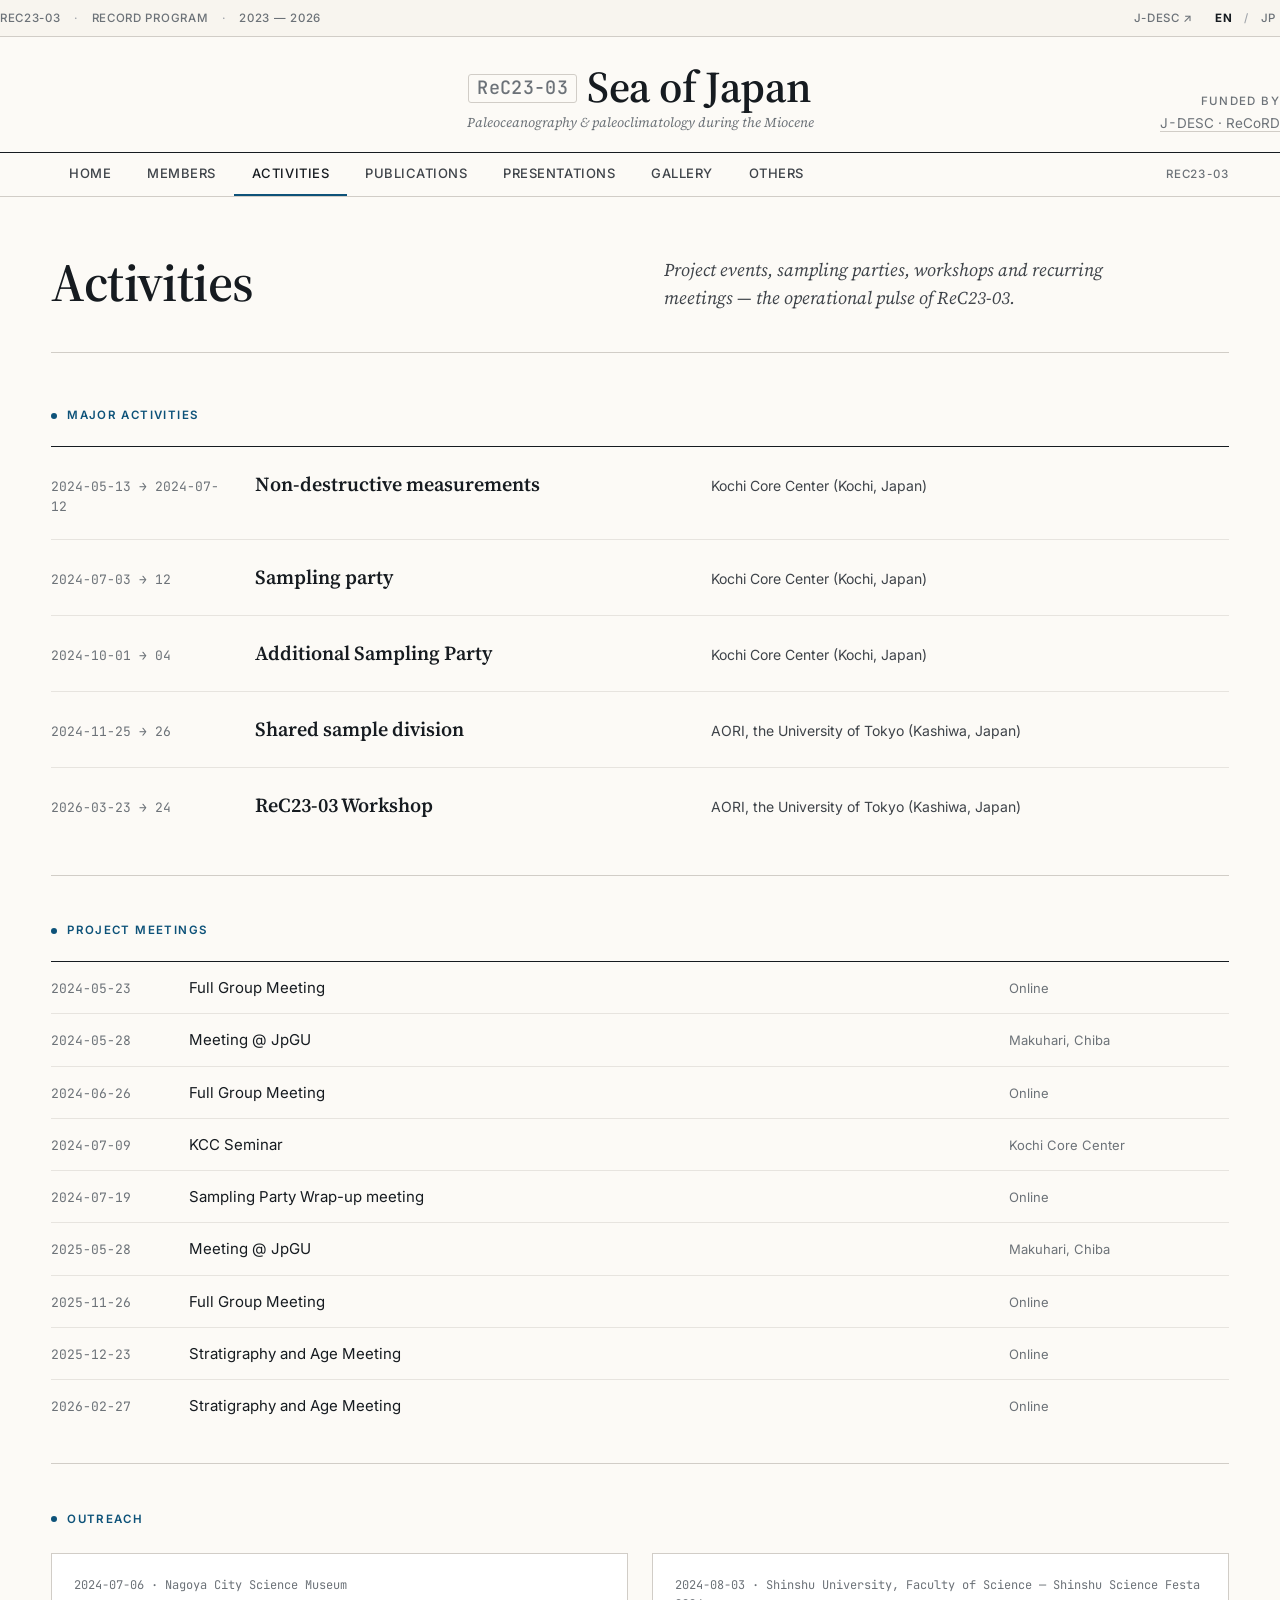
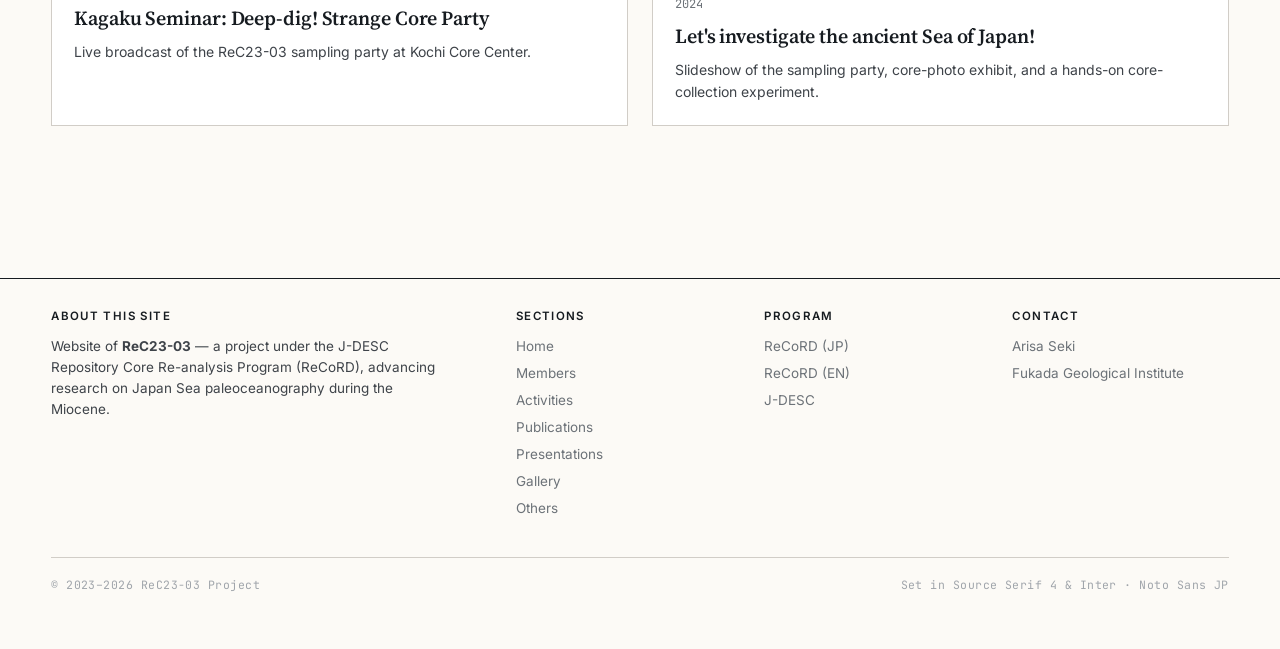
==== activities.html @ 6c3a39df "Initial commit: complete ReC23-03 static site Home plus Members, Activities, Publications, Presentat" ====
<!DOCTYPE html>
<html lang="en" data-lang="en">
<head>
<meta charset="utf-8" />
<meta name="viewport" content="width=device-width, initial-scale=1" />
<title>Activities — ReC23-03</title>
<meta name="description" content="Activities of the ReC23-03 project — sampling parties, workshops, recurring meetings, and outreach events." />
<script>
/* Apply the saved language before first paint (same key as the prototype). */
(function () {
  var lang = "en";
  try { if (localStorage.getItem("rec23.lang") === "jp") lang = "jp"; } catch (e) {}
  var root = document.documentElement;
  root.setAttribute("data-lang", lang);
  root.setAttribute("lang", lang === "jp" ? "ja" : "en");
})();
</script>
<link rel="preconnect" href="https://fonts.googleapis.com" />
<link rel="preconnect" href="https://fonts.gstatic.com" crossorigin />
<link href="https://fonts.googleapis.com/css2?family=Source+Serif+4:ital,opsz,wght@0,8..60,400;0,8..60,500;0,8..60,600;0,8..60,700;1,8..60,400;1,8..60,500&family=Inter:wght@400;500;600;700&family=Noto+Sans+JP:wght@400;500;600;700&family=JetBrains+Mono:wght@400;500&display=swap" rel="stylesheet" />
<link rel="stylesheet" href="styles.css" />
</head>
<body>

<!-- Utility bar -->
<div class="utility">
  <div class="shell row">
    <div class="left">
      <span>ReC23-03</span>
      <span class="dot-sep">·</span>
      <span>ReCoRD Program</span>
      <span class="dot-sep">·</span>
      <span>2023 — 2026</span>
    </div>
    <div class="right">
      <a class="en" href="https://j-desc.org/en/record/" target="_blank" rel="noopener">J-DESC ↗</a>
      <a class="jp" href="https://j-desc.org/record/" target="_blank" rel="noopener">J-DESC ↗</a>
      <span class="lang-toggle">
        <button type="button" data-lang="en">EN</button>
        <span class="sep">/</span>
        <button type="button" data-lang="jp">JP</button>
      </span>
    </div>
  </div>
</div>

<!-- Masthead -->
<header class="masthead shell">
  <div class="left"></div>
  <div class="center">
    <div class="wordmark">
      <span class="code">ReC23-03</span><span class="en">Sea of Japan</span><span class="jp">日本海</span>
    </div>
    <div class="tagline">
      <span class="en">Paleoceanography &amp; paleoclimatology during the Miocene</span>
      <span class="jp">中新世の古海洋・古気候学</span>
    </div>
  </div>
  <div class="right">
    <div class="kicker"><span class="en">Funded by</span><span class="jp">助成</span></div>
    <div class="funder">
      <a class="link en" href="https://j-desc.org/en/record/" target="_blank" rel="noopener">J-DESC · ReCoRD</a>
      <a class="link jp" href="https://j-desc.org/record/" target="_blank" rel="noopener">J-DESC · ReCoRD</a>
    </div>
  </div>
</header>

<!-- Primary nav -->
<nav class="nav">
  <div class="shell row">
    <div class="nav-links">
      <a href="index.html"><span class="en">Home</span><span class="jp">ホーム</span></a>
      <a href="members.html"><span class="en">Members</span><span class="jp">メンバー</span></a>
      <a href="activities.html" class="active"><span class="en">Activities</span><span class="jp">活動</span></a>
      <a href="publications.html"><span class="en">Publications</span><span class="jp">出版物</span></a>
      <a href="presentations.html"><span class="en">Presentations</span><span class="jp">発表</span></a>
      <a href="gallery.html"><span class="en">Gallery</span><span class="jp">ギャラリー</span></a>
      <a href="others.html"><span class="en">Others</span><span class="jp">その他</span></a>
    </div>
    <div class="meta">ReC23-03</div>
  </div>
</nav>

<main class="shell sub">

  <header class="page-head">
    <h1 class="title"><span class="en">Activities</span><span class="jp">活動</span></h1>
    <div class="deck">
      <span class="en">Project events, sampling parties, workshops and recurring meetings — the operational pulse of ReC23-03.</span>
      <span class="jp">プロジェクトのイベント、サンプリングパーティー、ワークショップ、定例ミーティングなど ReC23-03 の活動記録です。</span>
    </div>
  </header>

  <section class="act-section">
    <div class="eyebrow"><span class="dot"></span><span><span class="en">Major activities</span><span class="jp">主要活動</span></span></div>
    <ul class="act-list">
      <li>
        <div class="when numeral">2024-05-13 → 2024-07-12</div>
        <div class="what"><span class="en">Non-destructive measurements</span><span class="jp">非破壊分析</span></div>
        <div class="where"><span class="en">Kochi Core Center (Kochi, Japan)</span><span class="jp">高知コアセンター（高知）</span></div>
      </li>
      <li>
        <div class="when numeral">2024-07-03 → 12</div>
        <div class="what"><span class="en">Sampling party</span><span class="jp">サンプリングパーティー</span></div>
        <div class="where"><span class="en">Kochi Core Center (Kochi, Japan)</span><span class="jp">高知コアセンター（高知）</span></div>
      </li>
      <li>
        <div class="when numeral">2024-10-01 → 04</div>
        <div class="what"><span class="en">Additional Sampling Party</span><span class="jp">追加サンプリングパーティー</span></div>
        <div class="where"><span class="en">Kochi Core Center (Kochi, Japan)</span><span class="jp">高知コアセンター（高知）</span></div>
      </li>
      <li>
        <div class="when numeral">2024-11-25 → 26</div>
        <div class="what"><span class="en">Shared sample division</span><span class="jp">共有試料分取</span></div>
        <div class="where"><span class="en">AORI, the University of Tokyo (Kashiwa, Japan)</span><span class="jp">東京大学大気海洋研究所（柏、千葉）</span></div>
      </li>
      <li>
        <div class="when numeral">2026-03-23 → 24</div>
        <div class="what"><span class="en">ReC23-03 Workshop</span><span class="jp">ReC23-03 ワークショップ</span></div>
        <div class="where"><span class="en">AORI, the University of Tokyo (Kashiwa, Japan)</span><span class="jp">東京大学大気海洋研究所（柏、千葉）</span></div>
      </li>
    </ul>
  </section>

  <section class="meet-section">
    <div class="eyebrow"><span class="dot"></span><span><span class="en">Project meetings</span><span class="jp">ミーティング</span></span></div>
    <ul class="meet-list">
      <li>
        <div class="when numeral">2024-05-23</div>
        <div class="what"><span class="en">Full Group Meeting</span><span class="jp">全体ミーティング</span></div>
        <div class="where">Online</div>
      </li>
      <li>
        <div class="when numeral">2024-05-28</div>
        <div class="what"><span class="en">Meeting @ JpGU</span><span class="jp">JpGUでのミーティング</span></div>
        <div class="where">Makuhari, Chiba</div>
      </li>
      <li>
        <div class="when numeral">2024-06-26</div>
        <div class="what"><span class="en">Full Group Meeting</span><span class="jp">全体ミーティング</span></div>
        <div class="where">Online</div>
      </li>
      <li>
        <div class="when numeral">2024-07-09</div>
        <div class="what"><span class="en">KCC Seminar</span><span class="jp">KCCセミナー</span></div>
        <div class="where">Kochi Core Center</div>
      </li>
      <li>
        <div class="when numeral">2024-07-19</div>
        <div class="what"><span class="en">Sampling Party Wrap-up meeting</span><span class="jp">サンプリングパーティーまとめミーティング</span></div>
        <div class="where">Online</div>
      </li>
      <li>
        <div class="when numeral">2025-05-28</div>
        <div class="what"><span class="en">Meeting @ JpGU</span><span class="jp">JpGUでのミーティング</span></div>
        <div class="where">Makuhari, Chiba</div>
      </li>
      <li>
        <div class="when numeral">2025-11-26</div>
        <div class="what"><span class="en">Full Group Meeting</span><span class="jp">全体ミーティング</span></div>
        <div class="where">Online</div>
      </li>
      <li>
        <div class="when numeral">2025-12-23</div>
        <div class="what"><span class="en">Stratigraphy and Age Meeting</span><span class="jp">層序・年代ミーティング</span></div>
        <div class="where">Online</div>
      </li>
      <li>
        <div class="when numeral">2026-02-27</div>
        <div class="what"><span class="en">Stratigraphy and Age Meeting</span><span class="jp">層序・年代ミーティング</span></div>
        <div class="where">Online</div>
      </li>
    </ul>
  </section>

  <section class="outreach-section">
    <div class="eyebrow"><span class="dot"></span><span><span class="en">Outreach</span><span class="jp">アウトリーチ</span></span></div>
    <div class="outreach-grid">
      <article class="card">
        <div class="meta numeral">2024-07-06 · Nagoya City Science Museum</div>
        <h3><span class="en">Kagaku Seminar: Deep-dig! Strange Core Party</span><span class="jp">かがくゼミナール「深掘り！おかしなコアパーティー」</span></h3>
        <p><span class="en">Live broadcast of the ReC23-03 sampling party at Kochi Core Center.</span><span class="jp">ReC23-03のサンプリングパーティーの様子を中継。</span></p>
      </article>
      <article class="card">
        <div class="meta numeral">2024-08-03 · Shinshu University, Faculty of Science — Shinshu Science Festa 2024</div>
        <h3><span class="en">Let's investigate the ancient Sea of Japan!</span><span class="jp">昔の日本海を調べよう！</span></h3>
        <p><span class="en">Slideshow of the sampling party, core-photo exhibit, and a hands-on core-collection experiment.</span><span class="jp">ReC23-03のサンプリングパーティーの様子をスライドショーで紹介、コア写真展示、コア採取実験。</span></p>
      </article>
    </div>
  </section>

</main>

<!-- Footer -->
<footer>
  <div class="shell">
    <div class="row">
      <div>
        <h4><span class="en">About this site</span><span class="jp">このサイトについて</span></h4>
        <p class="about">
          <span class="en">Website of <b>ReC23-03</b> — a project under the J-DESC Repository Core Re-analysis Program (ReCoRD), advancing research on Japan Sea paleoceanography during the Miocene.</span>
          <span class="jp"><b>ReC23-03</b> プロジェクトのwebサイトです。J-DESC リポジトリコア再解析プログラム（ReCoRD）の一課題として、中新世日本海の古海洋復元研究を進めています。</span>
        </p>
      </div>
      <div>
        <h4><span class="en">Sections</span><span class="jp">セクション</span></h4>
        <ul>
          <li><a href="index.html"><span class="en">Home</span><span class="jp">ホーム</span></a></li>
          <li><a href="members.html"><span class="en">Members</span><span class="jp">メンバー</span></a></li>
          <li><a href="activities.html"><span class="en">Activities</span><span class="jp">活動</span></a></li>
          <li><a href="publications.html"><span class="en">Publications</span><span class="jp">出版物</span></a></li>
          <li><a href="presentations.html"><span class="en">Presentations</span><span class="jp">発表</span></a></li>
          <li><a href="gallery.html"><span class="en">Gallery</span><span class="jp">ギャラリー</span></a></li>
          <li><a href="others.html"><span class="en">Others</span><span class="jp">その他</span></a></li>
        </ul>
      </div>
      <div>
        <h4><span class="en">Program</span><span class="jp">プログラム</span></h4>
        <ul>
          <li><a href="https://j-desc.org/record/" target="_blank" rel="noopener">ReCoRD (JP)</a></li>
          <li><a href="https://j-desc.org/en/record/" target="_blank" rel="noopener">ReCoRD (EN)</a></li>
          <li><a href="https://j-desc.org/" target="_blank" rel="noopener">J-DESC</a></li>
        </ul>
      </div>
      <div>
        <h4><span class="en">Contact</span><span class="jp">連絡先</span></h4>
        <ul>
          <li>Arisa Seki</li>
          <li class="muted">Fukada Geological Institute</li>
        </ul>
      </div>
    </div>
    <div class="colophon">
      <span>© 2023–2026 ReC23-03 Project</span>
      <span>Set in Source Serif 4 &amp; Inter · Noto Sans JP</span>
    </div>
  </div>
</footer>

<script>
/* EN / JP toggle — persists via the same key the prototype used. */
(function () {
  var root = document.documentElement;
  function setLang(lang) {
    root.setAttribute("data-lang", lang);
    root.setAttribute("lang", lang === "jp" ? "ja" : "en");
    try { localStorage.setItem("rec23.lang", lang); } catch (e) {}
  }
  var buttons = document.querySelectorAll(".lang-toggle button");
  for (var i = 0; i < buttons.length; i++) {
    (function (btn) {
      btn.addEventListener("click", function () {
        setLang(btn.getAttribute("data-lang"));
      });
    })(buttons[i]);
  }
})();
</script>

</body>
</html>
---- styles.css ----
/* ReC23-03 site — modern editorial bulletin */
:root {
  --bg: oklch(0.985 0.005 80);
  --bg-2: oklch(0.97 0.008 80);
  --bg-card: oklch(1 0 0);
  --rule: oklch(0.85 0.01 80);
  --rule-soft: oklch(0.92 0.008 80);
  --ink: oklch(0.22 0.012 250);
  --ink-2: oklch(0.38 0.012 250);
  --ink-3: oklch(0.55 0.012 250);
  --ink-4: oklch(0.72 0.01 250);
  --accent: oklch(0.42 0.09 240);   /* deep ocean blue */
  --accent-soft: oklch(0.92 0.03 240);
  --clay: oklch(0.62 0.08 40);      /* warm secondary */
  --clay-soft: oklch(0.95 0.02 40);

  --serif: "Source Serif 4", "Source Serif Pro", "Times New Roman", Georgia, serif;
  --sans: "Inter", ui-sans-serif, system-ui, -apple-system, "Helvetica Neue", sans-serif;
  --jp: "Noto Sans JP", "Hiragino Sans", "Yu Gothic", sans-serif;
  --mono: "JetBrains Mono", ui-monospace, "SF Mono", Menlo, monospace;

  --maxw: 1280px;
  --gutter: clamp(20px, 4vw, 56px);

  --t-display: clamp(36px, 5.4vw, 84px);
  --t-h1: clamp(30px, 4.2vw, 56px);
  --t-h2: clamp(22px, 2.4vw, 32px);
  --t-h3: 18px;
  --t-body: 16px;
  --t-small: 13.5px;
  --t-tiny: 11.5px;
}

[data-theme="dark"] {
  --bg: oklch(0.18 0.012 250);
  --bg-2: oklch(0.22 0.012 250);
  --bg-card: oklch(0.24 0.012 250);
  --rule: oklch(0.32 0.012 250);
  --rule-soft: oklch(0.28 0.012 250);
  --ink: oklch(0.95 0.008 80);
  --ink-2: oklch(0.82 0.008 80);
  --ink-3: oklch(0.65 0.008 80);
  --ink-4: oklch(0.5 0.008 80);
  --accent: oklch(0.72 0.12 230);
  --accent-soft: oklch(0.32 0.05 240);
  --clay: oklch(0.78 0.08 40);
  --clay-soft: oklch(0.32 0.04 40);
}

* { box-sizing: border-box; }
html { color-scheme: light; }
[data-theme="dark"] { color-scheme: dark; }
html, body { margin: 0; padding: 0; }
body {
  background: var(--bg);
  color: var(--ink);
  font-family: var(--sans);
  font-size: var(--t-body);
  line-height: 1.55;
  -webkit-font-smoothing: antialiased;
  text-rendering: optimizeLegibility;
}
:lang(ja), .jp { font-family: var(--jp); }

a { color: inherit; text-decoration: none; }
a.link { border-bottom: 1px solid var(--rule); transition: border-color .15s, color .15s; }
a.link:hover { color: var(--accent); border-color: var(--accent); }

img { max-width: 100%; display: block; }

/* ------- Layout shell ------- */
.shell { max-width: var(--maxw); margin: 0 auto; padding: 0 var(--gutter); }
.rule { border-top: 1px solid var(--rule); }
.rule-soft { border-top: 1px solid var(--rule-soft); }

/* ------- Top utility bar ------- */
.utility {
  font: 500 var(--t-tiny)/1.4 var(--sans);
  letter-spacing: 0.06em;
  text-transform: uppercase;
  color: var(--ink-3);
  background: var(--bg-2);
  border-bottom: 1px solid var(--rule);
}
.utility .row {
  display: flex; align-items: center; justify-content: space-between;
  padding: 8px 0;
}
.utility .right { display: flex; gap: 18px; align-items: center; }
.utility a:hover { color: var(--accent); }
.lang-toggle button {
  appearance: none; border: 0; background: transparent;
  font: inherit; color: var(--ink-3); cursor: pointer;
  letter-spacing: inherit; text-transform: inherit;
  padding: 2px 4px;
}
.lang-toggle button.active { color: var(--ink); font-weight: 700; }
.lang-toggle .sep { color: var(--ink-4); margin: 0 4px; }

/* ------- Masthead ------- */
.masthead {
  padding: 28px 0 18px;
  border-bottom: 1px solid var(--ink);
  display: grid;
  grid-template-columns: 1fr auto 1fr;
  align-items: end;
  gap: 24px;
}
.masthead .left, .masthead .right { color: var(--ink-3); font-size: var(--t-small); }
.masthead .right { text-align: right; font-variant-numeric: tabular-nums; }
.masthead .center { text-align: center; }
.masthead .wordmark {
  font-family: var(--serif);
  font-weight: 600;
  font-size: clamp(28px, 4vw, 44px);
  letter-spacing: -0.01em;
  line-height: 1;
}
.masthead .wordmark .code {
  display: inline-block;
  vertical-align: middle;
  white-space: nowrap;
  font-family: var(--mono);
  font-size: 0.42em;
  font-weight: 500;
  letter-spacing: 0.02em;
  color: var(--ink-3);
  border: 1px solid var(--rule);
  padding: 4px 8px;
  border-radius: 3px;
  margin-right: 10px;
  transform: translateY(-3px);
}
.masthead .tagline {
  font-family: var(--serif);
  font-style: italic;
  color: var(--ink-3);
  font-size: var(--t-small);
  margin-top: 4px;
}
.masthead .funder { margin-top: 6px; }

/* ------- Primary nav ------- */
.nav {
  border-bottom: 1px solid var(--rule);
  background: var(--bg);
  position: sticky; top: 0; z-index: 50;
}
.nav .row {
  display: flex; align-items: stretch; justify-content: space-between;
  gap: 0;
}
.nav-links { display: flex; gap: 0; }
.nav-links a {
  display: inline-flex; align-items: center;
  padding: 14px 18px;
  font: 500 13px/1 var(--sans);
  letter-spacing: 0.04em;
  text-transform: uppercase;
  color: var(--ink-2);
  border-bottom: 2px solid transparent;
  transition: color .15s, border-color .15s;
}
.nav-links a:hover { color: var(--accent); }
.nav-links a.active { color: var(--ink); border-bottom-color: var(--accent); }
.nav .meta {
  display: flex; align-items: center;
  font: 500 11.5px/1 var(--sans);
  letter-spacing: 0.06em;
  text-transform: uppercase;
  color: var(--ink-3);
  padding: 14px 0;
  font-variant-numeric: tabular-nums;
}

/* ------- Section labels ------- */
.eyebrow {
  font: 600 11.5px/1 var(--sans);
  letter-spacing: 0.12em;
  text-transform: uppercase;
  color: var(--accent);
  display: inline-flex; align-items: center; gap: 10px;
}
.eyebrow .dot {
  width: 6px; height: 6px; border-radius: 50%;
  background: var(--accent);
  display: inline-block;
}
.eyebrow .num {
  font-family: var(--mono);
  font-size: 11px;
  color: var(--ink-3);
  letter-spacing: 0;
}
h1, h2, h3, h4 { font-family: var(--serif); font-weight: 600; letter-spacing: -0.01em; line-height: 1.1; margin: 0; overflow-wrap: break-word; word-break: normal; hyphens: auto; }
h1 { font-size: var(--t-h1); }
h2 { font-size: var(--t-h2); }
h3 { font-size: var(--t-h3); font-family: var(--sans); font-weight: 600; letter-spacing: 0; }

p { margin: 0 0 1em; }
p:last-child { margin-bottom: 0; }

/* ------- Page header ------- */
.page-head {
  padding: 56px 0 40px;
  border-bottom: 1px solid var(--rule);
  display: grid;
  grid-template-columns: 1fr 1fr;
  gap: 48px;
  align-items: end;
}
.page-head .title { font-size: var(--t-h1); max-width: 18ch; text-wrap: pretty; }
.page-head .deck {
  font-family: var(--serif); font-style: italic;
  color: var(--ink-2); font-size: 18px; line-height: 1.55;
  max-width: 56ch;
}

@media (max-width: 760px) {
  .page-head { grid-template-columns: 1fr; gap: 18px; padding: 36px 0 24px; }
  .masthead { grid-template-columns: 1fr; text-align: left; }
  .masthead .right { text-align: left; }
  .nav .row { flex-direction: column; align-items: flex-start; }
  .nav-links { overflow-x: auto; width: 100%; }
  .nav .meta { padding: 0 0 12px; }
}

/* ------- Footer ------- */
footer {
  margin-top: 96px;
  border-top: 1px solid var(--ink);
  padding: 32px 0 56px;
  font-size: var(--t-small);
  color: var(--ink-3);
}
footer .row { display: grid; grid-template-columns: 2fr 1fr 1fr 1fr; gap: 32px; }
footer h4 {
  font: 600 11.5px/1 var(--sans);
  letter-spacing: 0.12em;
  text-transform: uppercase;
  color: var(--ink);
  margin-bottom: 14px;
}
footer ul { list-style: none; padding: 0; margin: 0; }
footer li { margin-bottom: 6px; }
footer a:hover { color: var(--accent); }
footer .colophon {
  margin-top: 32px;
  padding-top: 18px;
  border-top: 1px solid var(--rule);
  display: flex; justify-content: space-between; align-items: baseline;
  font-family: var(--mono);
  font-size: var(--t-tiny);
  color: var(--ink-4);
  letter-spacing: 0.04em;
}
footer .about { color: var(--ink-2); max-width: 44ch; }
footer .muted { color: var(--ink-3); }
@media (max-width: 760px) {
  footer .row { grid-template-columns: 1fr 1fr; }
  footer .colophon { flex-direction: column; gap: 6px; }
}

/* ------- Generic chips / tags ------- */
.tag {
  display: inline-flex; align-items: center;
  padding: 3px 9px;
  font: 600 10.5px/1 var(--sans);
  letter-spacing: 0.08em;
  text-transform: uppercase;
  color: var(--ink-2);
  background: var(--bg-2);
  border: 1px solid var(--rule);
  border-radius: 100px;
  white-space: nowrap;
}
.tag.accent { color: var(--accent); background: var(--accent-soft); border-color: transparent; }
.tag.clay   { color: var(--clay); background: var(--clay-soft); border-color: transparent; }

/* ------- Image placeholders (subtly striped) ------- */
.placeholder {
  position: relative;
  aspect-ratio: 4 / 3;
  background:
    repeating-linear-gradient(135deg,
      oklch(0.93 0.008 240) 0 8px,
      oklch(0.96 0.008 240) 8px 16px);
  border: 1px solid var(--rule);
  display: flex; align-items: center; justify-content: center;
  font-family: var(--mono);
  font-size: 11.5px;
  color: var(--ink-3);
  letter-spacing: 0.04em;
  text-align: center;
  padding: 16px;
}
[data-theme="dark"] .placeholder {
  background:
    repeating-linear-gradient(135deg,
      oklch(0.26 0.012 250) 0 8px,
      oklch(0.29 0.012 250) 8px 16px);
}
.placeholder::after {
  content: ""; position: absolute; inset: 8px;
  border: 1px dashed var(--rule);
  pointer-events: none;
}

/* ------- Card ------- */
.card {
  background: var(--bg-card);
  border: 1px solid var(--rule);
  padding: 22px;
  display: flex; flex-direction: column; gap: 12px;
}

/* ------- Drop cap (used on overview) ------- */
.dropcap::first-letter {
  font-family: var(--serif);
  font-weight: 700;
  font-size: 5.4em;
  line-height: 0.85;
  float: left;
  margin: 6px 12px -4px 0;
  color: var(--accent);
}

/* small/numeric */
.kicker { font: 500 11.5px/1 var(--sans); letter-spacing: 0.12em; text-transform: uppercase; color: var(--ink-3); }
.numeral { font-family: var(--mono); font-variant-numeric: tabular-nums; }

/* utility */
.spacer-lg { height: 96px; }
.spacer-md { height: 56px; }
.spacer-sm { height: 28px; }

/* small icon arrow */
.arrow::after { content: " →"; font-family: var(--sans); }

/* =====================================================================
   Bilingual content (EN / JP)
   Translatable nodes carry .en / .jp siblings; the root data-lang
   attribute picks one. Without JS the page stays English.
   ===================================================================== */
html:not([data-lang="jp"]) .jp { display: none !important; }
html[data-lang="jp"] .en { display: none !important; }
html:not([data-lang="jp"]) .lang-toggle button[data-lang="en"],
html[data-lang="jp"] .lang-toggle button[data-lang="jp"] {
  color: var(--ink); font-weight: 700;
}

/* separators used between inline utility items */
.dot-sep { margin: 0 10px; color: var(--ink-4); }

/* =====================================================================
   Home page sections
   ===================================================================== */
main > section { border-bottom: 1px solid var(--rule); }

.section-head {
  display: flex; justify-content: space-between; align-items: baseline;
  margin-bottom: 28px;
}
.section-head h2 { font-size: 32px; }
.section-head .link { font-size: 13px; }

.frame { aspect-ratio: 4 / 3; overflow: hidden; border: 1px solid var(--rule); }
.frame img { width: 100%; height: 100%; object-fit: cover; display: block; }
.cap { font-family: var(--serif); font-style: italic; }

/* ------- Hero (editorial variant) ------- */
.hero { padding: 64px 0 48px; }
.hero .grid {
  display: grid;
  grid-template-columns: minmax(0, 5fr) minmax(0, 7fr);
  gap: 56px;
  align-items: start;
}
.hero h1 {
  font-size: clamp(34px, 5vw, 76px);
  margin-top: 18px;
  line-height: 1.04;
  letter-spacing: -0.02em;
  text-wrap: balance;
}
.hero .lede {
  margin-top: 22px;
  font-family: var(--serif); font-style: italic;
  color: var(--ink-2);
  font-size: 19px; line-height: 1.5;
  max-width: 44ch;
}
.hero .tags { display: flex; gap: 8px; margin-top: 28px; flex-wrap: wrap; }
.hero figure { margin: 0; }
.hero figcaption {
  display: flex; justify-content: space-between; gap: 12px;
  margin-top: 10px; font-size: 13px; color: var(--ink-3);
}

/* ------- Abstract ------- */
.abstract { padding: 72px 0 56px; }
.abstract .grid {
  display: grid;
  grid-template-columns: minmax(0, 1fr) minmax(0, 2.2fr);
  gap: 56px;
}
.abstract h2 { margin-top: 14px; max-width: 16ch; }
.abstract .filed { margin-top: 22px; font-size: 13px; color: var(--ink-3); }
.abstract .filed-terms { margin-top: 6px; }
.abstract .body {
  font-family: var(--serif);
  font-size: 19px; line-height: 1.62;
  color: var(--ink-2);
  text-wrap: pretty;
}
.abstract .more { margin-top: 24px; font-size: 14px; color: var(--ink-3); }

/* ------- Highlights ------- */
.highlights { padding: 56px 0; }
.highlights .grid { display: grid; grid-template-columns: repeat(4, 1fr); }
.highlights .cell { padding: 0 28px; border-right: 1px solid var(--rule); }
.highlights .cell:first-child { padding-left: 0; }
.highlights .cell:last-child { border-right: 0; padding-right: 0; }
.highlights .idx { font-family: var(--mono); font-size: 11px; color: var(--ink-3); }
.highlights .value {
  font-family: var(--serif);
  font-size: 56px; font-weight: 600; line-height: 1;
  margin-top: 12px;
  color: var(--accent);
  letter-spacing: -0.02em;
}
.highlights .label { margin-top: 14px; font-weight: 600; font-size: 14px; }
.highlights .note { margin-top: 4px; font-size: 13px; color: var(--ink-3); }

/* ------- News & updates ------- */
.news { padding: 72px 0 56px; }
.news ol { list-style: none; margin: 0; padding: 0; }
.news li {
  display: grid;
  grid-template-columns: 112px 110px 1fr auto;
  gap: 24px;
  align-items: baseline;
  padding: 18px 0;
  border-top: 1px solid var(--rule-soft);
}
.news li:first-child { border-top: 1px solid var(--ink); }
.news .date { font-size: 13px; color: var(--ink-3); }
.news .title {
  font-family: var(--serif);
  font-size: 18px; line-height: 1.4;
  color: var(--ink);
  transition: color .15s;
}
.news .title:hover { color: var(--accent); }
.news .go { font-size: 13px; color: var(--ink-3); }

/* ------- Gallery strip ------- */
.gallery { padding: 72px 0 56px; }
.gallery .grid { display: grid; grid-template-columns: repeat(3, 1fr); gap: 20px; }
.gallery figure { margin: 0; }
.gallery figcaption {
  display: flex; justify-content: space-between; gap: 12px;
  margin-top: 8px; font-size: 12.5px; color: var(--ink-3);
}

/* ------- Home responsive ------- */
@media (max-width: 960px) {
  .hero .grid { grid-template-columns: 1fr; gap: 32px; }
  .abstract .grid { grid-template-columns: 1fr; gap: 28px; }
  .highlights .grid { grid-template-columns: 1fr 1fr; row-gap: 36px; }
  .highlights .cell:nth-child(even) { border-right: 0; padding-right: 0; }
  .highlights .cell:nth-child(odd) { padding-left: 0; }
  .gallery .grid { grid-template-columns: 1fr 1fr; }
}
@media (max-width: 640px) {
  .highlights .grid { grid-template-columns: 1fr; }
  .highlights .cell { border-right: 0; padding: 0; }
  .news li {
    grid-template-columns: auto auto 1fr;
    grid-template-areas:
      "date tag go"
      "title title title";
    row-gap: 10px;
  }
  .news .date { grid-area: date; }
  .news li .tag { grid-area: tag; justify-self: start; }
  .news .title { grid-area: title; }
  .news .go { grid-area: go; justify-self: end; }
  .gallery .grid { grid-template-columns: 1fr; }
}

/* =====================================================================
   Sub-pages (Members / Activities / Publications / Presentations /
   Gallery / Others) — compiled from the Design project prototypes'
   inline JSX styles. Sections manage their own rules, so the home-page
   "main > section" divider is switched off under main.sub.
   ===================================================================== */
main.sub > section { border-bottom: 0; }

/* ------- Members ------- */
.members-toolbar {
  padding: 32px 0 0;
  display: flex; justify-content: space-between; align-items: baseline;
  gap: 16px; flex-wrap: wrap;
}
.view-toggle {
  display: flex; gap: 4px;
  border: 1px solid var(--rule);
  padding: 3px; border-radius: 4px;
}
.view-toggle button {
  appearance: none; border: 0; background: transparent;
  color: var(--ink-2);
  font: 500 12px/1 var(--sans);
  padding: 6px 12px;
  letter-spacing: 0.04em; text-transform: uppercase;
  cursor: pointer;
}
.view-toggle button.active { background: var(--ink); color: var(--bg); }

.members-body { padding: 20px 0 56px; }
.member-list {
  list-style: none; padding: 0; margin: 0;
  border-top: 1px solid var(--ink);
}
.member-row {
  display: grid;
  grid-template-columns: 1.6fr 1.5fr 150px;
  gap: 18px;
  padding: 16px 0;
  border-top: 1px solid var(--rule-soft);
  align-items: center;
}
.member-list > .member-row:first-child { border-top: 0; }
.member-row .name { font-family: var(--serif); font-size: 19px; font-weight: 600; letter-spacing: -0.005em; }
.member-row .alt { color: var(--ink-3); font-size: 13px; margin-top: 2px; }
.member-row .inst { color: var(--ink-2); font-size: 14px; }
.member-row .role { text-align: right; }
.role-tag {
  display: inline-block;
  padding: 3px 8px;
  border: 1px solid var(--rule);
  color: var(--ink-3);
  font-family: var(--sans); font-size: 10.5px;
  letter-spacing: 0.06em; text-transform: uppercase;
  white-space: nowrap;
}

.member-inst .group {
  display: grid;
  grid-template-columns: minmax(0, 1fr) minmax(0, 2.4fr);
  gap: 32px;
  padding: 20px 0;
  border-top: 1px solid var(--rule);
}
.member-inst h3 { font-family: var(--serif); font-weight: 600; font-size: 18px; letter-spacing: -0.005em; }
.member-inst ul {
  list-style: none; padding: 0; margin: 0;
  display: grid; grid-template-columns: 1fr 1fr; gap: 4px 24px;
}
.member-inst li { font-size: 14px; display: flex; flex-wrap: wrap; align-items: center; gap: 8px; }
.member-inst .nm { font-weight: 500; }
.member-inst .alt { color: var(--ink-3); font-size: 12.5px; }

.members-former { padding: 32px 0 56px; border-top: 1px solid var(--rule); }
.members-former .head { display: flex; justify-content: space-between; align-items: baseline; margin-bottom: 18px; }
.members-former h2 { font-size: 24px; }

@media (max-width: 760px) {
  .member-row { grid-template-columns: 1fr; gap: 6px; }
  .member-row .role { text-align: left; }
  .member-inst .group { grid-template-columns: 1fr; gap: 12px; }
  .member-inst ul { grid-template-columns: 1fr; }
}

/* ------- Presentations ------- */
.pres-section { padding: 32px 0 56px; }
.pres-group { margin-top: 36px; padding-top: 24px; border-top: 1px solid var(--rule); }
.pres-group:first-child { border-top-color: var(--ink); }
.pres-group .grid {
  display: grid;
  grid-template-columns: minmax(0, 1fr) minmax(0, 2fr);
  gap: 32px;
  align-items: start;
}
.pres-group .when { color: var(--ink-3); font-size: 12px; }
.pres-group h2 { font-family: var(--serif); font-size: 22px; margin-top: 6px; line-height: 1.25; letter-spacing: -0.005em; }
.pres-group .count { margin-top: 10px; }
.pres-items { list-style: none; padding: 0; margin: 0; }
.pres-items li { padding: 14px 0; border-top: 1px solid var(--rule-soft); }
.pres-items li:first-child { border-top: 0; padding-top: 0; }
.pres-items .t { font-family: var(--serif); font-size: 17px; line-height: 1.4; font-weight: 500; }
.pres-items .a { color: var(--ink-3); font-size: 13px; margin-top: 6px; }
@media (max-width: 760px) {
  .pres-group .grid { grid-template-columns: 1fr; gap: 14px; }
}

/* ------- Activities ------- */
.act-section { padding: 48px 0 32px; }
.act-list, .meet-list {
  list-style: none; padding: 0; margin: 20px 0 0;
  border-top: 1px solid var(--ink);
}
.act-list li {
  display: grid;
  grid-template-columns: 180px 1fr 1.2fr;
  gap: 24px;
  padding: 22px 0;
  border-top: 1px solid var(--rule-soft);
  align-items: baseline;
}
.act-list li:first-child, .meet-list li:first-child { border-top: 0; }
.act-list .when, .meet-list .when { color: var(--ink-3); font-size: 13px; }
.act-list .what { font-family: var(--serif); font-size: 20px; font-weight: 600; }
.act-list .where { font-size: 14px; color: var(--ink-2); }

.meet-section { padding: 40px 0 32px; border-top: 1px solid var(--rule); }
.meet-list li {
  display: grid;
  grid-template-columns: 120px 1fr 220px;
  gap: 18px;
  padding: 14px 0;
  border-top: 1px solid var(--rule-soft);
  align-items: baseline;
}
.meet-list .what { font-size: 15px; }
.meet-list .where { font-size: 13px; color: var(--ink-3); }

.outreach-section { padding: 40px 0 56px; border-top: 1px solid var(--rule); }
.outreach-grid { display: grid; grid-template-columns: 1fr 1fr; gap: 24px; margin-top: 24px; }
.card .meta { font-size: 12px; color: var(--ink-3); }
.card h3 { font-family: var(--serif); font-size: 20px; letter-spacing: -0.005em; }
.card p { color: var(--ink-2); font-size: 14px; }

@media (max-width: 760px) {
  .outreach-grid { grid-template-columns: 1fr; }
}
@media (max-width: 640px) {
  .act-list li, .meet-list li { grid-template-columns: 1fr; gap: 4px; }
}

/* ------- Publications & Others shared lists ------- */
.pubs-section { padding: 48px 0 32px; border-bottom: 1px solid var(--rule); }
.pubs-section.last { padding-bottom: 56px; border-bottom: 0; }
.pubs-status {
  margin-top: 22px;
  padding: 32px;
  border: 1px dashed var(--rule);
  background: var(--bg-2);
}
.pubs-status .note {
  margin: 10px 0 0;
  font-family: var(--serif);
  font-size: 18px;
  color: var(--ink-2);
  max-width: 60ch;
}
.pubs-status .aside { margin: 14px 0 0; font-size: 13px; color: var(--ink-3); }

.news-list, .grants-list, .sites-list {
  list-style: none; padding: 0; margin: 22px 0 0;
  border-top: 1px solid var(--ink);
}
.news-list li {
  display: grid;
  grid-template-columns: 120px 1fr 220px 80px;
  gap: 18px;
  padding: 20px 0;
  border-top: 1px solid var(--rule-soft);
  align-items: baseline;
}
.news-list li:first-child, .grants-list li:first-child, .sites-list li:first-child { border-top: 0; }
.news-list .when, .grants-list .when { color: var(--ink-3); font-size: 13px; }
.news-list .t { font-family: var(--serif); font-size: 18px; font-weight: 500; line-height: 1.4; }
.news-list .by { color: var(--ink-3); font-size: 13px; margin-top: 4px; }
.news-list .outlet { font-size: 13px; color: var(--ink-2); }
.news-list .go { text-align: right; font-size: 13px; }

.grants-list li {
  display: grid;
  grid-template-columns: 200px 1fr 220px;
  gap: 24px;
  padding: 20px 0;
  border-top: 1px solid var(--rule-soft);
  align-items: baseline;
}
.grants-list .t { font-family: var(--serif); font-size: 18px; line-height: 1.4; }
.grants-list .agency { color: var(--ink-3); font-size: 13px; margin-top: 4px; }
.grants-list .pi { font-size: 13px; color: var(--ink-2); }

.sites-list li {
  display: grid;
  grid-template-columns: 1fr auto;
  gap: 18px;
  padding: 16px 0;
  border-top: 1px solid var(--rule-soft);
  align-items: baseline;
}
.sites-list a.link { font-family: var(--serif); font-size: 18px; }
.sites-list .url { color: var(--ink-3); font-size: 13px; }

.others-section { padding: 40px 0 32px; border-bottom: 1px solid var(--rule); }
.others-section.last { padding-bottom: 56px; border-bottom: 0; }

@media (max-width: 760px) {
  .news-list li, .grants-list li { grid-template-columns: 1fr; gap: 6px; }
  .news-list .go { text-align: left; }
  .sites-list li { grid-template-columns: 1fr; gap: 4px; }
}

/* ------- Gallery page ------- */
.gallery-page { padding: 40px 0 56px; }
.gallery-grid { display: grid; grid-template-columns: repeat(3, 1fr); gap: 22px; }
.gallery-grid figure { margin: 0; }
.gallery-grid .ph {
  appearance: none; border: 0; padding: 0; background: none;
  display: block; width: 100%;
  cursor: zoom-in;
}
.gallery-grid figcaption {
  margin-top: 10px;
  font-size: 13px; color: var(--ink-3);
  display: flex; justify-content: space-between; gap: 12px;
}
@media (max-width: 960px) { .gallery-grid { grid-template-columns: 1fr 1fr; } }
@media (max-width: 640px) { .gallery-grid { grid-template-columns: 1fr; } }

.lightbox {
  position: fixed; inset: 0;
  background: rgba(0, 0, 0, 0.84);
  z-index: 1000;
  display: flex; align-items: center; justify-content: center;
  cursor: zoom-out;
  padding: 40px;
}
.lightbox[hidden] { display: none; }
.lightbox figure { margin: 0; max-width: min(1100px, 92vw); }
.lightbox img { max-width: 100%; max-height: 82vh; display: block; }
.lightbox figcaption {
  color: rgba(255, 255, 255, 0.78);
  font-family: var(--serif); font-style: italic;
  margin-top: 14px; font-size: 14px;
}
.lightbox figcaption .numeral { font-style: normal; }
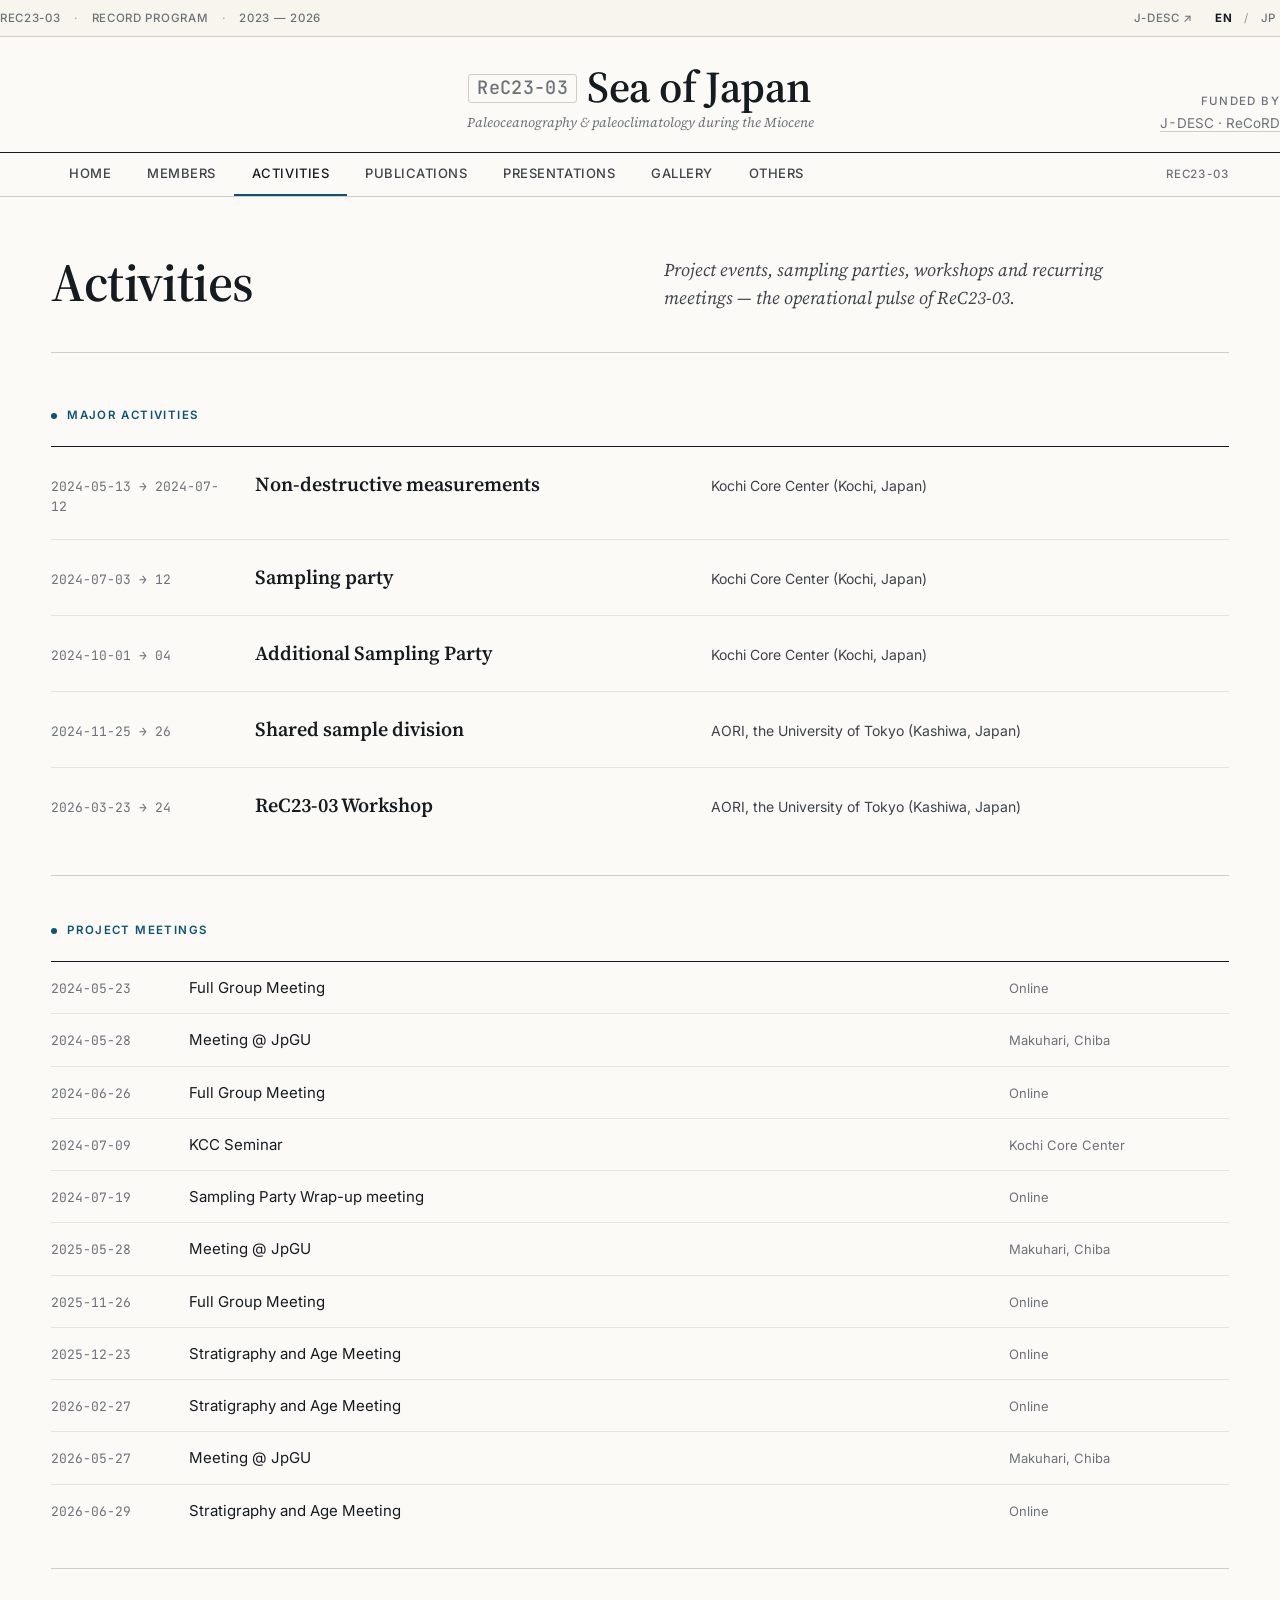
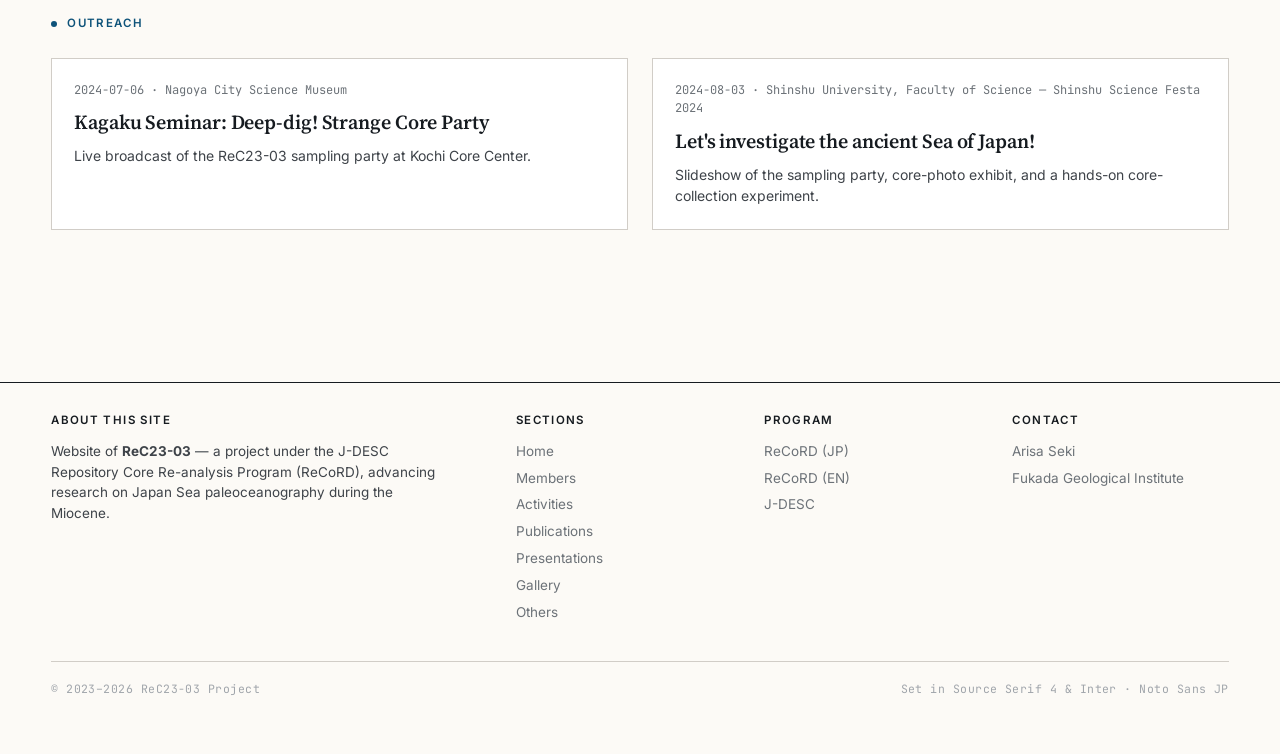
==== commit 93667a0a: "Content: add four Sept 2026 contributions and two project meetings From Seki's Website content_20260" ====
--- a/activities.html
+++ b/activities.html
@@ -170,6 +170,16 @@
         <div class="what"><span class="en">Stratigraphy and Age Meeting</span><span class="jp">層序・年代ミーティング</span></div>
         <div class="where">Online</div>
       </li>
+      <li>
+        <div class="when numeral">2026-05-27</div>
+        <div class="what"><span class="en">Meeting @ JpGU</span><span class="jp">JpGUでのミーティング</span></div>
+        <div class="where">Makuhari, Chiba</div>
+      </li>
+      <li>
+        <div class="when numeral">2026-06-29</div>
+        <div class="what"><span class="en">Stratigraphy and Age Meeting</span><span class="jp">層序・年代ミーティング</span></div>
+        <div class="where">Online</div>
+      </li>
     </ul>
   </section>
 
--- a/styles.css
+++ b/styles.css
@@ -348,6 +348,9 @@
 html[data-lang="jp"] .lang-toggle button[data-lang="jp"] {
   color: var(--ink); font-weight: 700;
 }
+/* JP can break between any two characters, so without this the nav links
+   flex-shrink into vertical stacks on narrow screens instead of scrolling. */
+.nav-links a { white-space: nowrap; }
 
 /* separators used between inline utility items */
 .dot-sep { margin: 0 10px; color: var(--ink-4); }
